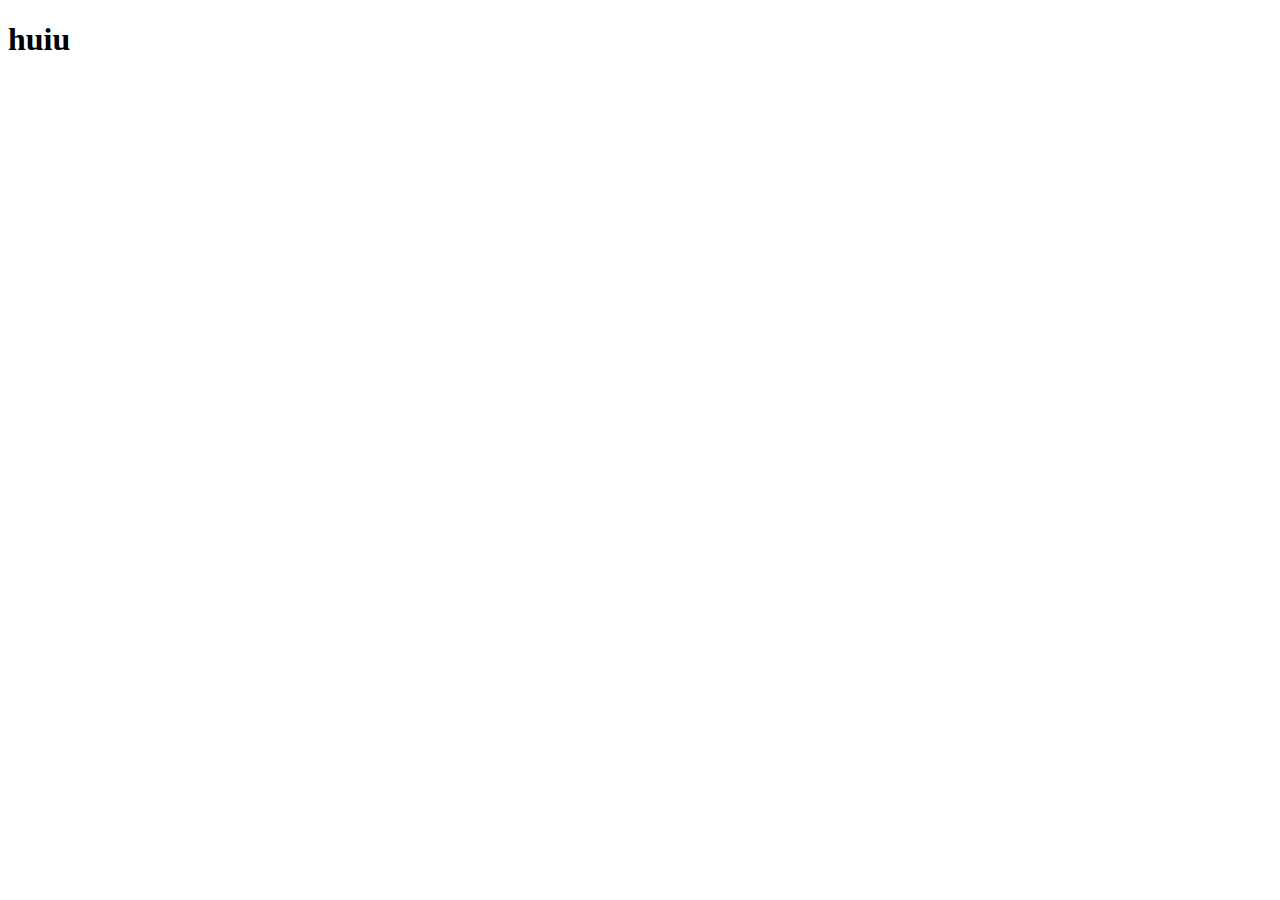
==== ticket.html @ 59c18f6d "kk" ====
<!DOCTYPE html>
<html lang="en">
<head>
    <meta charset="UTF-8">
    <meta name="viewport" content="width=device-width, initial-scale=1.0">
    <link rel="stylesheet" href="./style/ticket.css">
    <title>Document</title>
</head>
<body>
    <h1>huiu</h1>
</body>
</html>
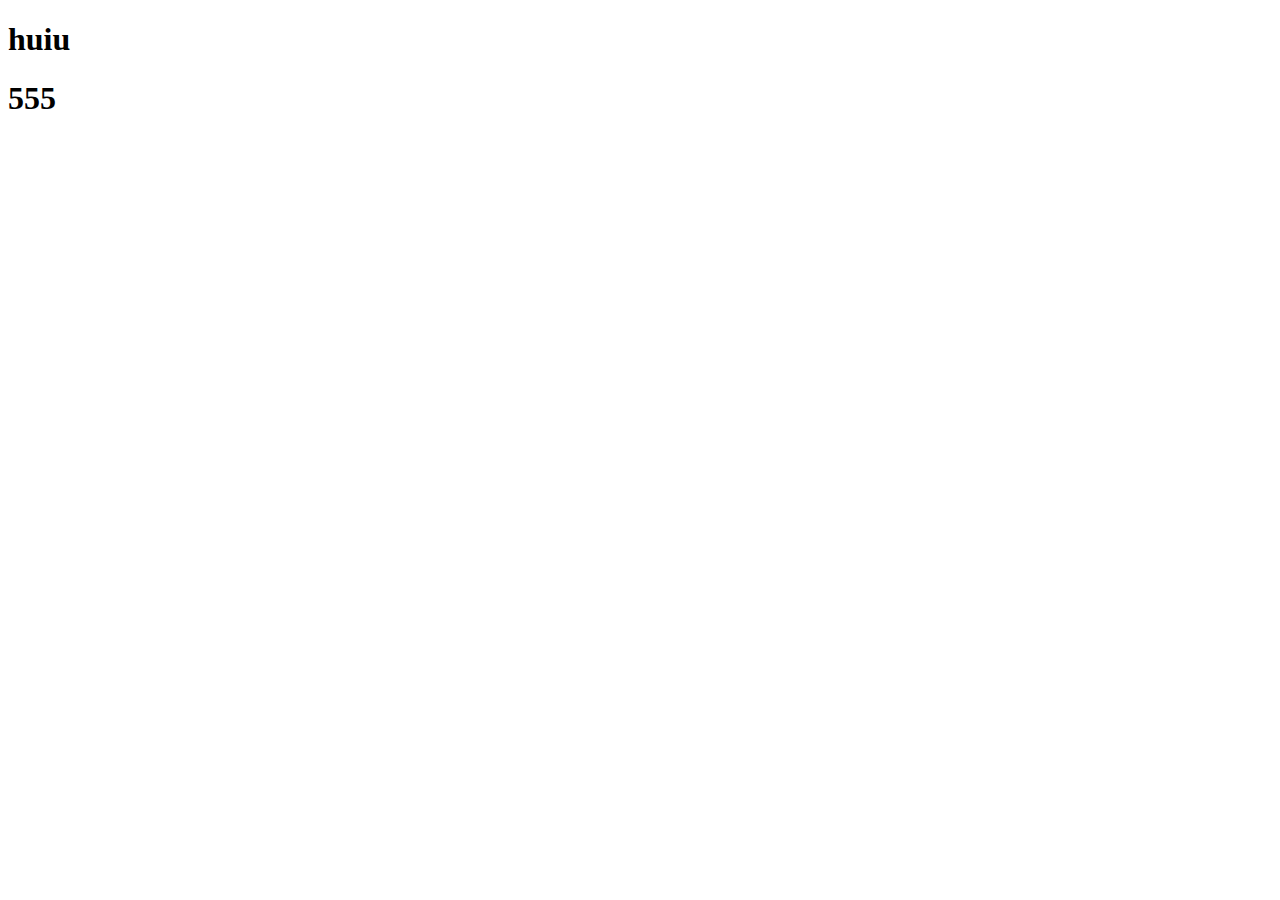
==== commit f23c8ad8: "k" ====
--- a/ticket.html
+++ b/ticket.html
@@ -8,5 +8,6 @@
 </head>
 <body>
     <h1>huiu</h1>
+    <h1>555</h1>
 </body>
 </html>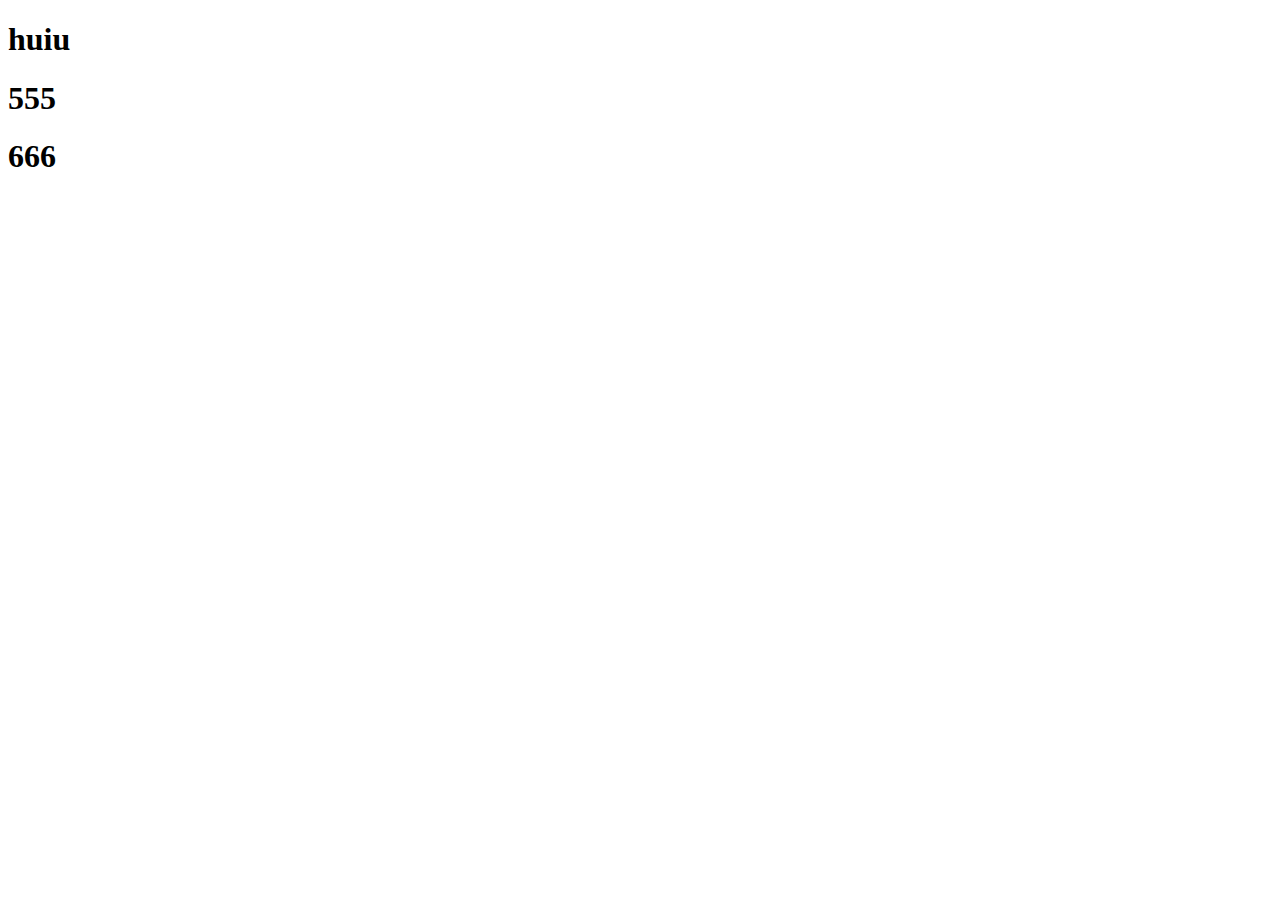
==== commit 50a2ef15: "Git" ====
--- a/ticket.html
+++ b/ticket.html
@@ -9,5 +9,6 @@
 <body>
     <h1>huiu</h1>
     <h1>555</h1>
+    <h1>666</h1>
 </body>
 </html>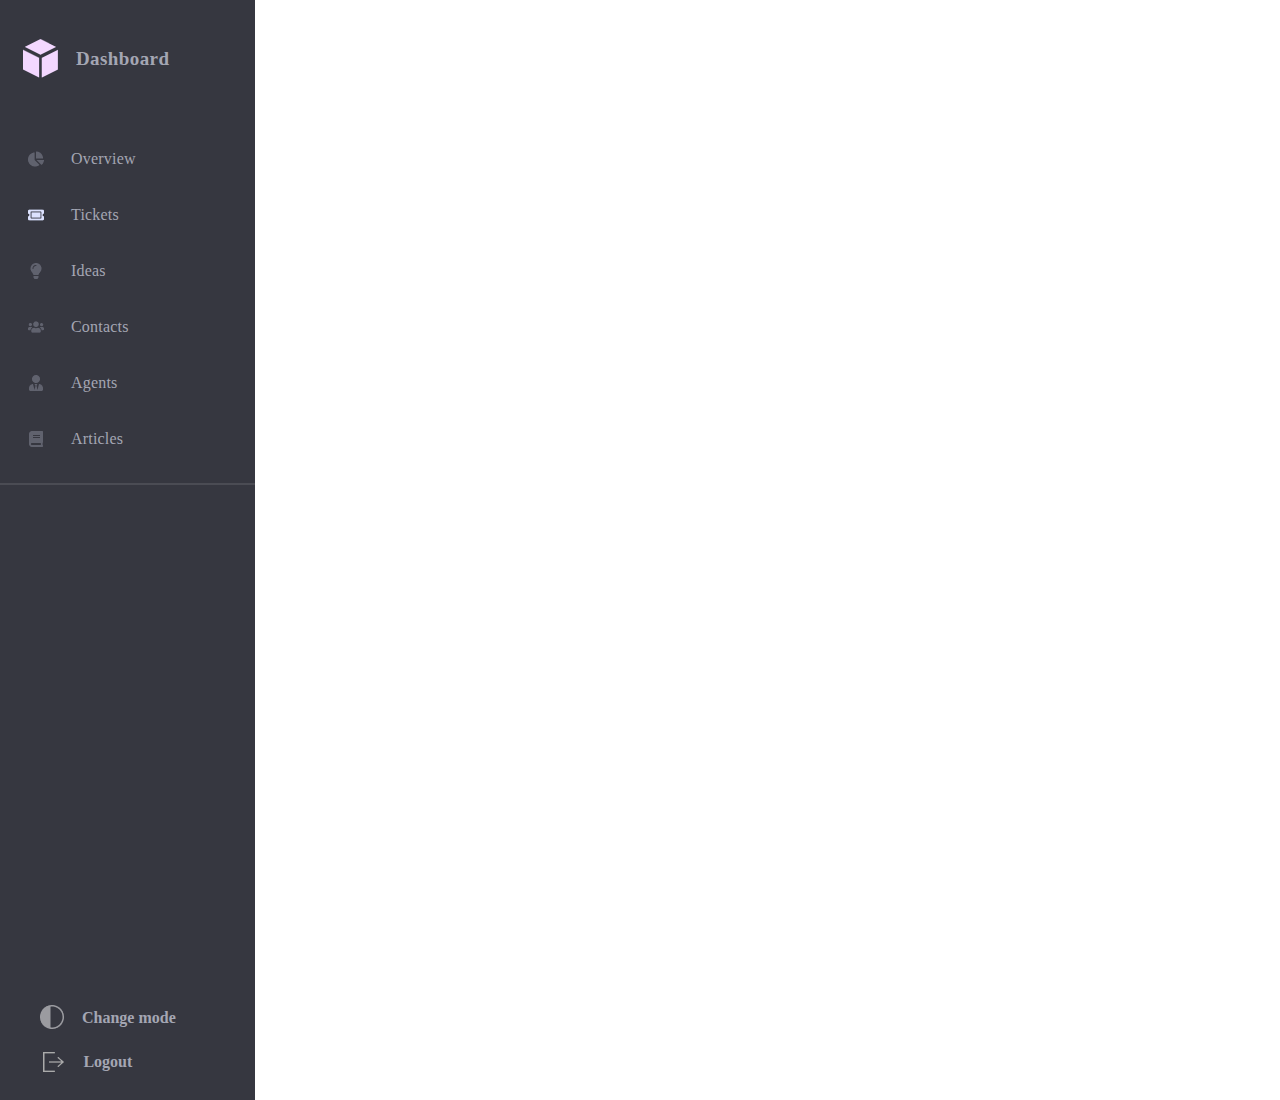
==== commit c3d78ac3: "qoshdim" ====
--- a/ticket.html
+++ b/ticket.html
@@ -7,8 +7,51 @@
     <title>Document</title>
 </head>
 <body>
-    <h1>huiu</h1>
-    <h1>555</h1>
-    <h1>666</h1>
+    <div class="Overfiew">
+        <section class="section_1">
+                <div class="img_logo">
+                    <img src="./logos/Logo (2).png" alt="">
+                    <h1>Dashboard</h1>
+                </div>
+                <div class="lodo_Overview">
+                    <div class="line"></div>
+                    <img src="./logos/1. overview.png" alt="">
+                    <a href="index.html">Overview</a>
+                </div>
+                <div class="logo_Tickets">
+                    <div class="line"></div>
+                    <img src="./logos/2. tickets.png" alt="">
+                    <a href="ticket.html">Tickets</a>
+                </div>
+                <div class="logo_Tickets">
+                    <div class="line"></div>
+                    <img src="./logos/3. ideas.png" alt="">
+                    <a href="ideas.html">Ideas</a>
+                </div>
+                <div class="logo_Tickets">
+                    <div class="line"></div>
+                    <img src="./logos/4. contacts.png" alt="">
+                    <a href="cantact.html">Contacts </a> 
+                </div>
+                <div class="logo_Tickets">
+                    <div class="line"></div>
+                    <img src="./logos/5. agents.png" alt="">
+                    <a href="agents.html">Agents</a>
+                </div>
+                <div class="logo_Tickets">
+                    <div class="line"></div>
+                    <img src="./logos/6. articles.png" alt="">
+                    <a href="articles.html">Articles</a>
+                </div>
+                <hr>
+                <div class="change_mode_logo">
+                    <img src="./logos/Vector.png" alt="">
+                    <p>Change mode</p>
+                </div>
+                <div class="logo_out_logo">
+                    <img src="./logos/Vector copy.png" alt="">
+                    <p>Logout</p>
+                </div>
+        </section>
 </body>
 </html>--- a/style/ticket.css
+++ b/style/ticket.css
@@ -0,0 +1,279 @@
+*{
+    margin: 0;
+    padding: 0;
+    box-sizing: border-box;
+    list-style:none;
+    text-decoration: none;
+}
+body{
+    display: flex;
+    align-items: center;
+    justify-content: center;
+}
+.Overfiew{
+    width: 1440px;
+    height: 1100px;
+    display: flex;
+
+}
+.section_1{
+    width: 255px;
+    height: 1100px;
+    background: #363740;    
+}
+.img_logo{
+    width: 206px;
+    height: 39px;
+    margin-top: 39px;
+    display: flex;
+    align-items: center;
+    gap: 18px;
+    margin-left: 23px;
+}
+.img_logo h1{
+    width: 105px;
+height: 24px;
+top: 41px;
+left: 76px;
+gap: 0px;
+opacity: 0.7px;
+font-family: Mulish;
+font-size: 19px;
+font-weight: 700;
+line-height: 23.85px;
+letter-spacing: 0.4000000059604645px;
+text-align: left;
+color: #A4A6B3;
+}
+.lodo_Overview{
+width: 255px;
+height: 56px;
+margin-top: 53px;
+display: flex;
+align-items: center;
+transition: 0.3s;
+
+
+}
+.lodo_Overview:hover{
+width: 255px;
+height: 56px;
+background: #9fa2b444;
+margin-top: 53px;
+display: flex;
+align-items: center;
+}
+.line{
+width: 5px;
+height: 56px;
+transition: 0.3s;
+}
+.line:hover{
+width: 5px;
+height: 56px;
+background: white;
+}
+.lodo_Overview img{
+margin-left: 23px;
+}
+.lodo_Overview a{
+width: 159px;
+height: 20px;
+top: 18px;
+left: 72px;
+gap: 0px;
+opacity: 0px;
+font-family: Mulish;
+font-size: 16px;
+font-weight: 400;
+line-height: 20.08px;
+letter-spacing: 0.20000000298023224px;
+text-align: left;
+color: #A4A6B3;
+margin-left: 27px;
+transition: 0.3s;
+}
+.lodo_Overview a:hover{
+width: 159px;
+height: 40px;
+top: 18px;
+left: 72px;
+gap: 0px;
+opacity: 0px;
+font-family: Mulish;
+font-size: 16px;
+font-weight: 400;
+line-height: 20.08px;
+letter-spacing: 0.20000000298023224px;
+text-align: left;
+color: #ffffff;
+margin-left: 27px;
+cursor: pointer;
+}
+.logo_Tickets{
+width: 255px;
+height: 56px;
+display: flex;
+align-items: center;
+transition: 0.3s;
+}
+.logo_Tickets:hover{
+width: 255px;
+height: 56px;
+background: #9fa2b444;
+display: flex;
+align-items: center;
+}
+.logo_Tickets img{
+margin-left: 23px;
+}
+.logo_Tickets a{
+width: 159px;
+height: 20px;
+top: 18px;
+left: 72px;
+gap: 0px;
+opacity: 0px;
+font-family: Mulish;
+font-size: 16px;
+font-weight: 400;
+line-height: 20.08px;
+letter-spacing: 0.20000000298023224px;
+text-align: left;
+color: #A4A6B3;
+margin-left: 27px;
+transition: 0.3s;
+}
+.logo_Tickets a:hover{
+width: 159px;
+height: 40px;
+top: 18px;
+left: 72px;
+gap: 0px;
+opacity: 0px;
+font-family: Mulish;
+font-size: 16px;
+font-weight: 400;
+line-height: 20.08px;
+letter-spacing: 0.20000000298023224px;
+text-align: left;
+color: #ffffff;
+margin-left: 27px;
+cursor: pointer;
+}
+.logo_Tickets p{
+width: 159px;
+height: 20px;
+top: 18px;
+left: 72px;
+gap: 0px;
+opacity: 0px;
+font-family: Mulish;
+font-size: 16px;
+font-weight: 400;
+line-height: 20.08px;
+letter-spacing: 0.20000000298023224px;
+text-align: left;
+color: #A4A6B3;
+margin-left: 27px;
+transition: 0.3s;
+}
+.logo_Tickets p:hover{
+width: 159px;
+height: 40px;
+top: 18px;
+left: 72px;
+gap: 0px;
+opacity: 0px;
+font-family: Mulish;
+font-size: 16px;
+font-weight: 400;
+line-height: 20.08px;
+letter-spacing: 0.20000000298023224px;
+text-align: left;
+color: #ffffff;
+margin-left: 27px;
+cursor: pointer;
+}
+section hr{
+border: 1px solid #82828749;
+margin-top: 16px;
+}
+.change_mode_logo{
+width: 140px;
+height: 24px;
+display: flex;
+align-items: center;
+justify-content: center;
+margin-top: 520px;
+margin-left: 40px;
+gap: 18px;
+}
+.change_mode_logo p{
+width: 98px;
+height: 19px;
+top: 1000px;
+left: 82px;
+gap: 0px;
+opacity: 0px;
+font-family: Lato;
+font-size: 16px;
+font-weight: 700;
+line-height: 19.2px;
+text-align: left;
+color: #A4A6B3;
+transition: 0.3s;
+}
+.change_mode_logo p:hover{
+width: 98px;
+height: 39px;
+top: 1000px;
+left: 82px;
+gap: 0px;
+opacity: 0px;
+font-family: Lato;
+font-size: 16px;
+font-weight: 700;
+line-height: 19.2px;
+text-align: left;
+color: #ffffff;
+cursor: pointer;
+}
+.change_mode_logo img{
+cursor: pointer;
+}
+.logo_out_logo{
+width: 90.77px;
+height: 20.25px;
+margin-left: 43px;
+margin-top: 23px;
+display: flex;
+align-items: center;
+justify-content: center;
+gap: 19px;
+}
+.logo_out_logo img{
+cursor: pointer;
+}
+.logo_out_logo p{
+width: 50px;
+height: 20px;
+font-family: Lato;
+font-size: 16px;
+font-weight: 700;
+line-height: 19.2px;
+text-align: left;
+color: #A4A6B3;
+transition: 0.3s;
+}
+.logo_out_logo p:hover{
+width: 50px;
+height: 40px;
+font-family: Lato;
+font-size: 16px;
+font-weight: 700;
+line-height: 19.2px;
+text-align: left;
+color: #e5e7f4;
+cursor: pointer;
+}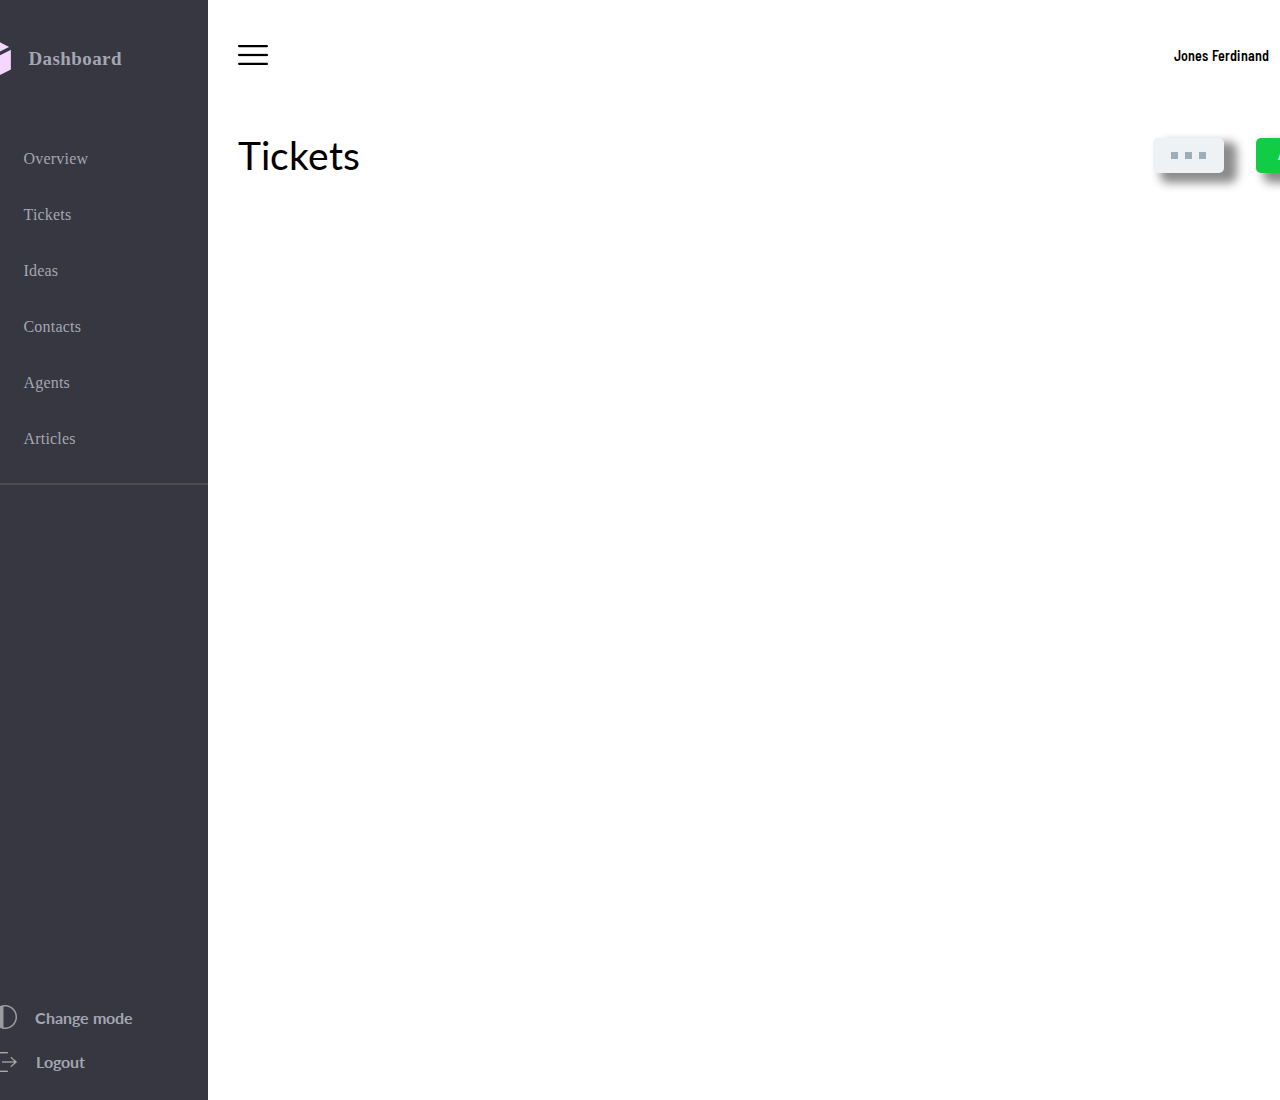
==== commit 8228a060: "qoshdim" ====
--- a/ticket.html
+++ b/ticket.html
@@ -4,6 +4,12 @@
     <meta charset="UTF-8">
     <meta name="viewport" content="width=device-width, initial-scale=1.0">
     <link rel="stylesheet" href="./style/ticket.css">
+    <link rel="preconnect" href="https://fonts.googleapis.com">
+    <link rel="preconnect" href="https://fonts.gstatic.com" crossorigin>
+    <link href="https://fonts.googleapis.com/css2?family=Barlow+Semi+Condensed:ital,wght@0,100;0,200;0,300;0,400;0,500;0,600;0,700;0,800;0,900;1,100;1,200;1,300;1,400;1,500;1,600;1,700;1,800;1,900&display=swap" rel="stylesheet">
+    <link rel="preconnect" href="https://fonts.googleapis.com">
+    <link rel="preconnect" href="https://fonts.gstatic.com" crossorigin>
+    <link href="https://fonts.googleapis.com/css2?family=Barlow+Semi+Condensed:ital,wght@0,100;0,200;0,300;0,400;0,500;0,600;0,700;0,800;0,900;1,100;1,200;1,300;1,400;1,500;1,600;1,700;1,800;1,900&family=Lato:ital,wght@0,100;0,300;0,400;0,700;0,900;1,100;1,300;1,400;1,700;1,900&display=swap" rel="stylesheet">
     <title>Document</title>
 </head>
 <body>
@@ -53,5 +59,23 @@
                     <p>Logout</p>
                 </div>
         </section>
+        <main>
+            <div class="container">
+                <div class="head">
+                   <img class="icon" src="./logos/Vector copy 2.png" alt="">
+                   <p>Jones Ferdinand</p>
+                   <img class="profile" src="./logos/photo.png" alt="">
+                </div>
+                <div class="words_add">
+                    <h1>Tickets</h1>
+                    <div class="three_dots">
+                        <p class="first_p"></p>
+                        <p class="second_p"></p>
+                        <p class="third_p"></p>
+                    </div>
+                    <div class="add">Add</div>
+                </div>
+            </div>
+        </main>
 </body>
 </html>--- a/style/ticket.css
+++ b/style/ticket.css
@@ -1,279 +1,417 @@
-*{
-    margin: 0;
-    padding: 0;
-    box-sizing: border-box;
-    list-style:none;
-    text-decoration: none;
-}
-body{
-    display: flex;
-    align-items: center;
-    justify-content: center;
-}
-.Overfiew{
-    width: 1440px;
-    height: 1100px;
-    display: flex;
+* {
+  margin: 0;
+  padding: 0;
+  box-sizing: border-box;
+  list-style: none;
+  text-decoration: none;
+}
+body {
+  display: flex;
+  align-items: center;
+  justify-content: center;
+}
+.Overfiew {
+  width: 1440px;
+  height: 1100px;
+  display: flex;
+}
+.section_1 {
+  width: 255px;
+  height: 1100px;
+  background: #363740;
+}
+.img_logo {
+  width: 206px;
+  height: 39px;
+  margin-top: 39px;
+  display: flex;
+  align-items: center;
+  gap: 18px;
+  margin-left: 23px;
+}
+.img_logo h1 {
+  width: 105px;
+  height: 24px;
+  top: 41px;
+  left: 76px;
+  gap: 0px;
+  opacity: 0.7px;
+  font-family: Mulish;
+  font-size: 19px;
+  font-weight: 700;
+  line-height: 23.85px;
+  letter-spacing: 0.4000000059604645px;
+  text-align: left;
+  color: #a4a6b3;
+}
+.lodo_Overview {
+  width: 255px;
+  height: 56px;
+  margin-top: 53px;
+  display: flex;
+  align-items: center;
+  transition: 0.3s;
+}
+.lodo_Overview:hover {
+  width: 255px;
+  height: 56px;
+  background: #9fa2b444;
+  margin-top: 53px;
+  display: flex;
+  align-items: center;
+}
+.line {
+  width: 5px;
+  height: 56px;
+  transition: 0.3s;
+}
+.line:hover {
+  width: 5px;
+  height: 56px;
+  background: white;
+}
+.lodo_Overview img {
+  margin-left: 23px;
+}
+.lodo_Overview a {
+  width: 159px;
+  height: 20px;
+  top: 18px;
+  left: 72px;
+  gap: 0px;
+  opacity: 0px;
+  font-family: Mulish;
+  font-size: 16px;
+  font-weight: 400;
+  line-height: 20.08px;
+  letter-spacing: 0.20000000298023224px;
+  text-align: left;
+  color: #a4a6b3;
+  margin-left: 27px;
+  transition: 0.3s;
+}
+.lodo_Overview a:hover {
+  width: 159px;
+  height: 40px;
+  top: 18px;
+  left: 72px;
+  gap: 0px;
+  opacity: 0px;
+  font-family: Mulish;
+  font-size: 16px;
+  font-weight: 400;
+  line-height: 20.08px;
+  letter-spacing: 0.20000000298023224px;
+  text-align: left;
+  color: #ffffff;
+  margin-left: 27px;
+  cursor: pointer;
+}
+.logo_Tickets {
+  width: 255px;
+  height: 56px;
+  display: flex;
+  align-items: center;
+  transition: 0.3s;
+}
+.logo_Tickets:hover {
+  width: 255px;
+  height: 56px;
+  background: #9fa2b444;
+  display: flex;
+  align-items: center;
+}
+.logo_Tickets img {
+  margin-left: 23px;
+}
+.logo_Tickets a {
+  width: 159px;
+  height: 20px;
+  top: 18px;
+  left: 72px;
+  gap: 0px;
+  opacity: 0px;
+  font-family: Mulish;
+  font-size: 16px;
+  font-weight: 400;
+  line-height: 20.08px;
+  letter-spacing: 0.20000000298023224px;
+  text-align: left;
+  color: #a4a6b3;
+  margin-left: 27px;
+  transition: 0.3s;
+}
+.logo_Tickets a:hover {
+  width: 159px;
+  height: 40px;
+  top: 18px;
+  left: 72px;
+  gap: 0px;
+  opacity: 0px;
+  font-family: Mulish;
+  font-size: 16px;
+  font-weight: 400;
+  line-height: 20.08px;
+  letter-spacing: 0.20000000298023224px;
+  text-align: left;
+  color: #ffffff;
+  margin-left: 27px;
+  cursor: pointer;
+}
+.logo_Tickets p {
+  width: 159px;
+  height: 20px;
+  top: 18px;
+  left: 72px;
+  gap: 0px;
+  opacity: 0px;
+  font-family: Mulish;
+  font-size: 16px;
+  font-weight: 400;
+  line-height: 20.08px;
+  letter-spacing: 0.20000000298023224px;
+  text-align: left;
+  color: #a4a6b3;
+  margin-left: 27px;
+  transition: 0.3s;
+}
+.logo_Tickets p:hover {
+  width: 159px;
+  height: 40px;
+  top: 18px;
+  left: 72px;
+  gap: 0px;
+  opacity: 0px;
+  font-family: Mulish;
+  font-size: 16px;
+  font-weight: 400;
+  line-height: 20.08px;
+  letter-spacing: 0.20000000298023224px;
+  text-align: left;
+  color: #ffffff;
+  margin-left: 27px;
+  cursor: pointer;
+}
+section hr {
+  border: 1px solid #82828749;
+  margin-top: 16px;
+}
+.change_mode_logo {
+  width: 140px;
+  height: 24px;
+  display: flex;
+  align-items: center;
+  justify-content: center;
+  margin-top: 520px;
+  margin-left: 40px;
+  gap: 18px;
+}
+.change_mode_logo p {
+  width: 98px;
+  height: 19px;
+  top: 1000px;
+  left: 82px;
+  gap: 0px;
+  opacity: 0px;
+  font-family: Lato;
+  font-size: 16px;
+  font-weight: 700;
+  line-height: 19.2px;
+  text-align: left;
+  color: #a4a6b3;
+  transition: 0.3s;
+}
+.change_mode_logo p:hover {
+  width: 98px;
+  height: 39px;
+  top: 1000px;
+  left: 82px;
+  gap: 0px;
+  opacity: 0px;
+  font-family: Lato;
+  font-size: 16px;
+  font-weight: 700;
+  line-height: 19.2px;
+  text-align: left;
+  color: #ffffff;
+  cursor: pointer;
+}
+.change_mode_logo img {
+  cursor: pointer;
+}
+.logo_out_logo {
+  width: 90.77px;
+  height: 20.25px;
+  margin-left: 43px;
+  margin-top: 23px;
+  display: flex;
+  align-items: center;
+  justify-content: center;
+  gap: 19px;
+}
+.logo_out_logo img {
+  cursor: pointer;
+}
+.logo_out_logo p {
+  width: 50px;
+  height: 20px;
+  font-family: Lato;
+  font-size: 16px;
+  font-weight: 700;
+  line-height: 19.2px;
+  text-align: left;
+  color: #a4a6b3;
+  transition: 0.3s;
+}
+.logo_out_logo p:hover {
+  width: 50px;
+  height: 40px;
+  font-family: Lato;
+  font-size: 16px;
+  font-weight: 700;
+  line-height: 19.2px;
+  text-align: left;
+  color: #e5e7f4;
+  cursor: pointer;
+}
+.main {
+  width: 1185px;
+  height: 1100px;
+  display: flex;
+  align-items: center;
+  flex-direction: column;
+}
+.container {
+  width: 1120px;
+  display: flex;
+  align-items: center;
+  flex-direction: column;
+}
+.head {
+  width: 1120px;
+  height: 48px;
+  display: flex;
+  align-items: center;
+  margin-top: 31px;
+}
+.head .icon {
+  width: 30px;
+  height: 20px;
+  margin-left: 30px;
+}
+.head p {
+  width: 109px;
+  height: 18px;
+  font-family: Barlow Semi Condensed;
+  font-size: 14px;
+  font-weight: 600;
+  line-height: 20px;
+  letter-spacing: 0.20000000298023224px;
+  text-align: right;
+  margin-left: 905px;
+}
+.head .profile {
+  width: 44px;
+  height: 44px;
+  margin-left: 14px;
+}
+.words_add {
+  width: 1120px;
+  height: 47px;
+  display: flex;
+  align-items: center;
+  margin-top: 53px;
+}
+.words_add h1 {
+  width: 180px;
+  height: 47px;
+  top: 128px;
+  left: 283px;
+  gap: 0px;
+  opacity: 0px;
+  font-family: Lato;
+  font-size: 39px;
+  font-weight: 400;
+  line-height: 46.8px;
+  text-align: left;
+  padding-left: 30px;
+}
+.words_add .three_dots {
+  width: 71.09px;
+  height: 35.5px;
+  background: #eef2f5;
+  border-radius: 5px;
+  display: flex;
+  align-items: center;
+  justify-content: center;
+  gap: 7px;
+  margin-left: 765px;
+  box-shadow: 10px 7px 10px 3px #8c8c8c;
+  cursor: pointer;
+}
+.words_add .three_dots:hover {
+  width: 71.09px;
+  height: 35.5px;
+  background: #eef2f5;
+  border-radius: 5px;
+  display: flex;
+  align-items: center;
+  justify-content: center;
+  gap: 7px;
+  margin-left: 765px;
 
-}
-.section_1{
-    width: 255px;
-    height: 1100px;
-    background: #363740;    
-}
-.img_logo{
-    width: 206px;
-    height: 39px;
-    margin-top: 39px;
-    display: flex;
-    align-items: center;
-    gap: 18px;
-    margin-left: 23px;
-}
-.img_logo h1{
-    width: 105px;
-height: 24px;
-top: 41px;
-left: 76px;
-gap: 0px;
-opacity: 0.7px;
-font-family: Mulish;
-font-size: 19px;
-font-weight: 700;
-line-height: 23.85px;
-letter-spacing: 0.4000000059604645px;
-text-align: left;
-color: #A4A6B3;
-}
-.lodo_Overview{
-width: 255px;
-height: 56px;
-margin-top: 53px;
-display: flex;
-align-items: center;
-transition: 0.3s;
-
-
-}
-.lodo_Overview:hover{
-width: 255px;
-height: 56px;
-background: #9fa2b444;
-margin-top: 53px;
-display: flex;
-align-items: center;
-}
-.line{
-width: 5px;
-height: 56px;
-transition: 0.3s;
-}
-.line:hover{
-width: 5px;
-height: 56px;
-background: white;
-}
-.lodo_Overview img{
-margin-left: 23px;
-}
-.lodo_Overview a{
-width: 159px;
-height: 20px;
-top: 18px;
-left: 72px;
-gap: 0px;
-opacity: 0px;
-font-family: Mulish;
-font-size: 16px;
-font-weight: 400;
-line-height: 20.08px;
-letter-spacing: 0.20000000298023224px;
-text-align: left;
-color: #A4A6B3;
-margin-left: 27px;
-transition: 0.3s;
-}
-.lodo_Overview a:hover{
-width: 159px;
-height: 40px;
-top: 18px;
-left: 72px;
-gap: 0px;
-opacity: 0px;
-font-family: Mulish;
-font-size: 16px;
-font-weight: 400;
-line-height: 20.08px;
-letter-spacing: 0.20000000298023224px;
-text-align: left;
-color: #ffffff;
-margin-left: 27px;
-cursor: pointer;
-}
-.logo_Tickets{
-width: 255px;
-height: 56px;
-display: flex;
-align-items: center;
-transition: 0.3s;
-}
-.logo_Tickets:hover{
-width: 255px;
-height: 56px;
-background: #9fa2b444;
-display: flex;
-align-items: center;
-}
-.logo_Tickets img{
-margin-left: 23px;
-}
-.logo_Tickets a{
-width: 159px;
-height: 20px;
-top: 18px;
-left: 72px;
-gap: 0px;
-opacity: 0px;
-font-family: Mulish;
-font-size: 16px;
-font-weight: 400;
-line-height: 20.08px;
-letter-spacing: 0.20000000298023224px;
-text-align: left;
-color: #A4A6B3;
-margin-left: 27px;
-transition: 0.3s;
-}
-.logo_Tickets a:hover{
-width: 159px;
-height: 40px;
-top: 18px;
-left: 72px;
-gap: 0px;
-opacity: 0px;
-font-family: Mulish;
-font-size: 16px;
-font-weight: 400;
-line-height: 20.08px;
-letter-spacing: 0.20000000298023224px;
-text-align: left;
-color: #ffffff;
-margin-left: 27px;
-cursor: pointer;
-}
-.logo_Tickets p{
-width: 159px;
-height: 20px;
-top: 18px;
-left: 72px;
-gap: 0px;
-opacity: 0px;
-font-family: Mulish;
-font-size: 16px;
-font-weight: 400;
-line-height: 20.08px;
-letter-spacing: 0.20000000298023224px;
-text-align: left;
-color: #A4A6B3;
-margin-left: 27px;
-transition: 0.3s;
-}
-.logo_Tickets p:hover{
-width: 159px;
-height: 40px;
-top: 18px;
-left: 72px;
-gap: 0px;
-opacity: 0px;
-font-family: Mulish;
-font-size: 16px;
-font-weight: 400;
-line-height: 20.08px;
-letter-spacing: 0.20000000298023224px;
-text-align: left;
-color: #ffffff;
-margin-left: 27px;
-cursor: pointer;
-}
-section hr{
-border: 1px solid #82828749;
-margin-top: 16px;
-}
-.change_mode_logo{
-width: 140px;
-height: 24px;
-display: flex;
-align-items: center;
-justify-content: center;
-margin-top: 520px;
-margin-left: 40px;
-gap: 18px;
-}
-.change_mode_logo p{
-width: 98px;
-height: 19px;
-top: 1000px;
-left: 82px;
-gap: 0px;
-opacity: 0px;
-font-family: Lato;
-font-size: 16px;
-font-weight: 700;
-line-height: 19.2px;
-text-align: left;
-color: #A4A6B3;
-transition: 0.3s;
-}
-.change_mode_logo p:hover{
-width: 98px;
-height: 39px;
-top: 1000px;
-left: 82px;
-gap: 0px;
-opacity: 0px;
-font-family: Lato;
-font-size: 16px;
-font-weight: 700;
-line-height: 19.2px;
-text-align: left;
-color: #ffffff;
-cursor: pointer;
-}
-.change_mode_logo img{
-cursor: pointer;
-}
-.logo_out_logo{
-width: 90.77px;
-height: 20.25px;
-margin-left: 43px;
-margin-top: 23px;
-display: flex;
-align-items: center;
-justify-content: center;
-gap: 19px;
-}
-.logo_out_logo img{
-cursor: pointer;
-}
-.logo_out_logo p{
-width: 50px;
-height: 20px;
-font-family: Lato;
-font-size: 16px;
-font-weight: 700;
-line-height: 19.2px;
-text-align: left;
-color: #A4A6B3;
-transition: 0.3s;
-}
-.logo_out_logo p:hover{
-width: 50px;
-height: 40px;
-font-family: Lato;
-font-size: 16px;
-font-weight: 700;
-line-height: 19.2px;
-text-align: left;
-color: #e5e7f4;
-cursor: pointer;
-}+  border: 2px solid #eae9e9;
+  cursor: pointer;
+}
+.three_dots .first_p {
+  width: 7px;
+  height: 7px;
+  background: #9dadb9;
+}
+.three_dots .second_p {
+  width: 7px;
+  height: 7px;
+  background: #9dadb9;
+}
+.three_dots .third_p {
+  width: 7px;
+  height: 7px;
+  background: #9dadb9;
+}
+.words_add .add {
+  width: 71.09px;
+  height: 35.5px;
+  border-radius: 5px;
+  background-color: #10cd45;
+  display: flex;
+  align-items: center;
+  justify-content: center;
+  font-family: Lato;
+  font-size: 14px;
+  font-weight: 700;
+  line-height: 16.8px;
+  text-align: center;
+  color: white;
+  margin-left: 32px;
+  transition: 0.3s;
+  box-shadow: 10px 7px 10px 3px #8c8c8c;
+}
+.words_add .add:hover {
+  width: 71.09px;
+  height: 35.5px;
+  border-radius: 5px;
+  background-color: #ffffff;
+  display: flex;
+  align-items: center;
+  justify-content: center;
+  font-family: Lato;
+  font-size: 14px;
+  font-weight: 700;
+  line-height: 16.8px;
+  text-align: center;
+  color: #10cd45;
+  margin-left: 32px;
+  border: 2px solid #10cd45;
+  cursor: pointer;
+  box-shadow: 10px 5px 10px 3px #10cd45;
+}
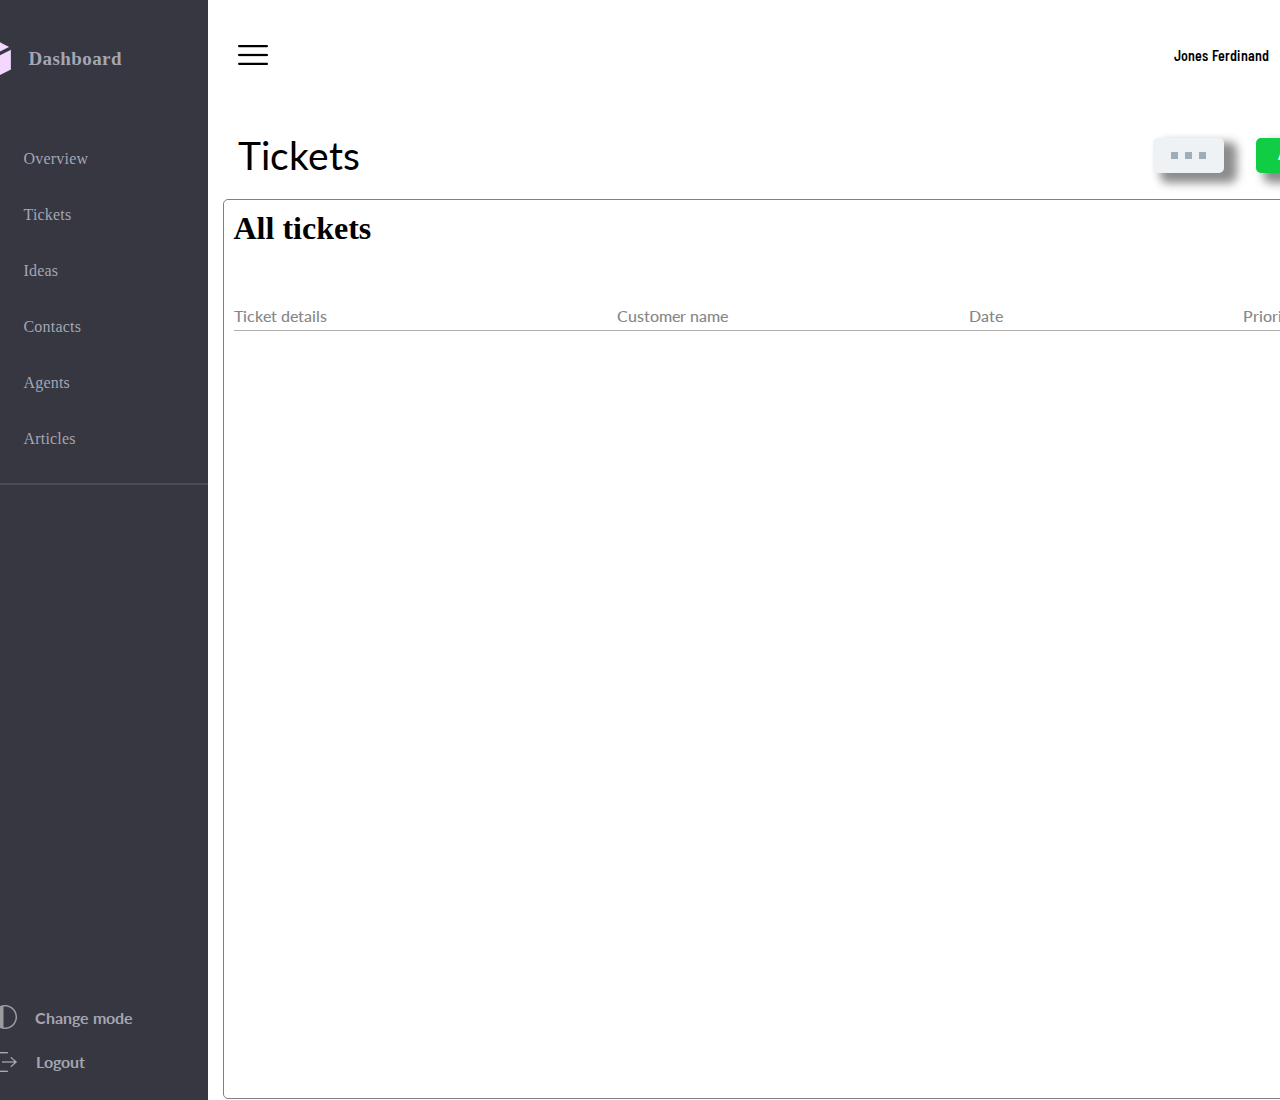
==== commit 0af9ba15: "ozgardi" ====
--- a/ticket.html
+++ b/ticket.html
@@ -75,6 +75,16 @@
                     </div>
                     <div class="add">Add</div>
                 </div>
+                <div class="divs_parents">
+                    <h1>All tickets</h1>
+                    <div class="about_informatsion_people">
+                        <p class="Owner">Ticket details</p>
+                        <p class="End_date">Customer name</p>
+                        <p class="Profits">Date</p>
+                        <p class="Losses">Priority</p>
+                    </div>
+                </div>
+
             </div>
         </main>
 </body>
--- a/style/ticket.css
+++ b/style/ticket.css
@@ -415,3 +415,69 @@
   cursor: pointer;
   box-shadow: 10px 5px 10px 3px #10cd45;
 }
+.divs_parents{
+    width: 100%;
+    height: 100vh;
+    border: 1px solid grey;
+    margin-left: 30px;
+    margin-top: 20px;
+    border-radius: 5px;
+    padding: 10px;
+}
+.about_informatsion_people {
+  width: 1081.74px;
+  height: 19.07px;
+  display: flex;
+  justify-content: space-between;
+  align-items: center;
+  margin-top: 65px;
+  margin-bottom: 20px;
+  border-bottom: 1px solid rgba(128, 128, 128, 0.621);
+}
+.about_informatsion_people .Owner {
+  width: 100px;
+  height: 19.07px;
+  font-family: Lato;
+  font-size: 16px;
+  font-weight: 500;
+  line-height: 19.2px;
+  text-align: left;
+  color: #878787;
+  margin-bottom: 12px;
+}
+.about_informatsion_people .End_date {
+  width: 150px;
+  height: 19.07px;
+  font-family: Lato;
+  font-size: 16px;
+  font-weight: 500;
+  line-height: 19.2px;
+  text-align: left;
+  color: #878787;
+  margin-left: 239px;
+  margin-bottom: 12px;
+}
+.about_informatsion_people .Profits {
+  width: 72.35px;
+  height: 19.07px;
+  font-family: Lato;
+  font-size: 16px;
+  font-weight: 500;
+  line-height: 19.2px;
+  text-align: left;
+  color: #878787;
+  margin-left: 158px;
+  margin-bottom: 12px;
+}
+.about_informatsion_people .Losses {
+  width: 72.35px;
+  height: 19.07px;
+  font-family: Lato;
+  font-size: 16px;
+  font-weight: 500;
+  line-height: 19.2px;
+  text-align: left;
+  color: #878787;
+  margin-left: 157px;
+  margin-bottom: 12px;
+}
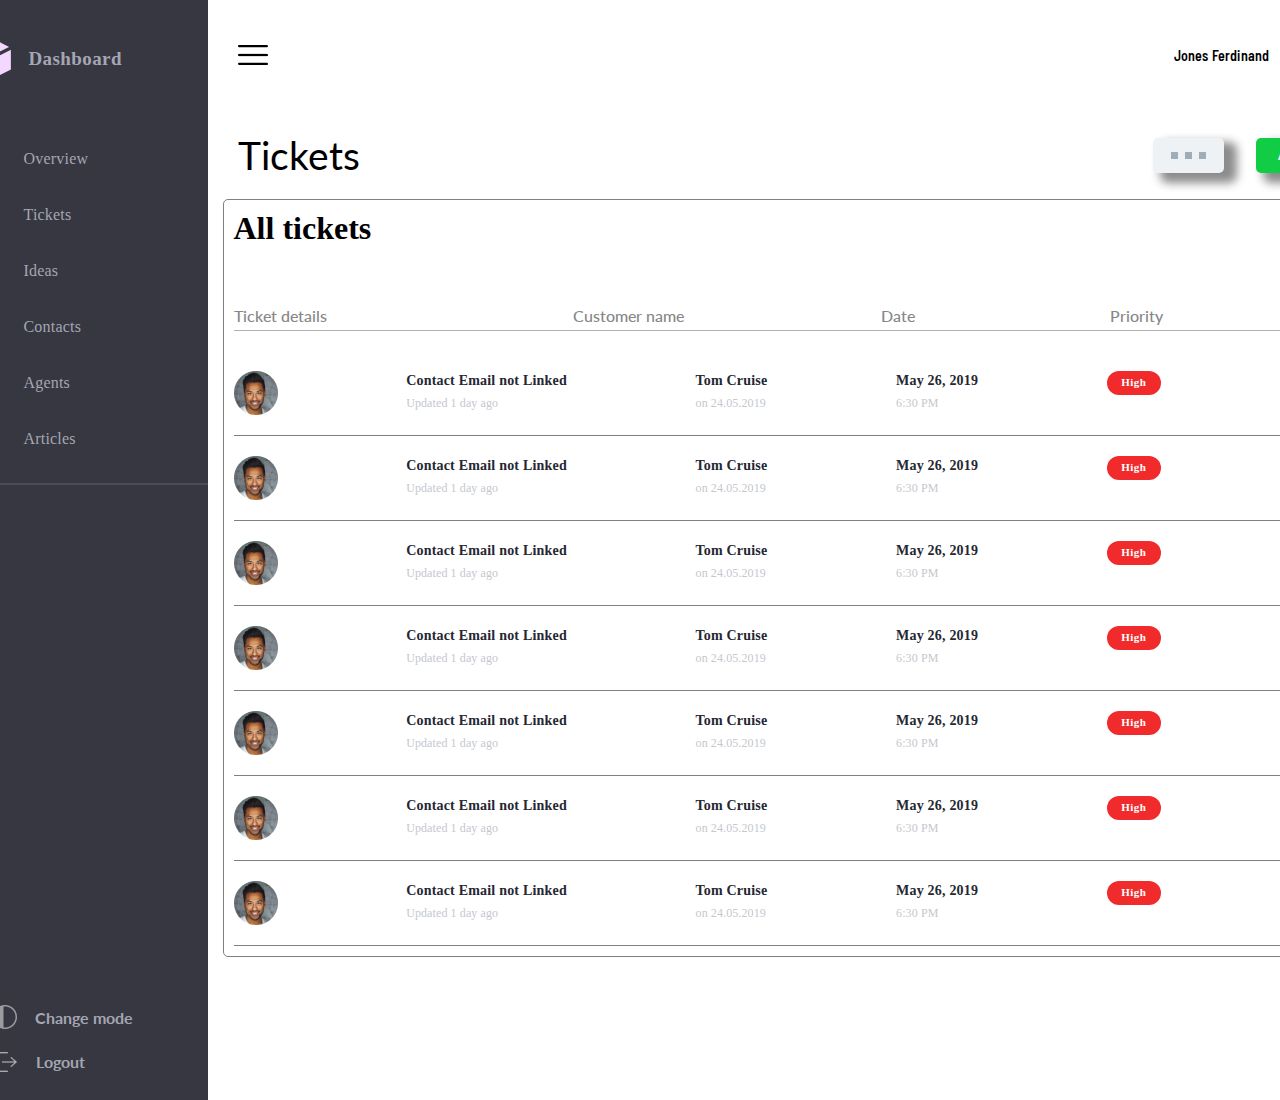
==== commit bae201c1: "ozgardi" ====
--- a/ticket.html
+++ b/ticket.html
@@ -83,8 +83,126 @@
                         <p class="Profits">Date</p>
                         <p class="Losses">Priority</p>
                     </div>
-                </div>
-
+                    <div class="contacts_cards">
+                        <img src="./imgs/5.png" alt="">
+                        <div class="contacts_cards_descriptions">
+                            <h3>Contact Email not Linked</h3>
+                            <p>Updated 1 day ago</p>
+                        </div>
+                        <div>
+                            <h3>Tom Cruise</h3>
+                            <p>on 24.05.2019</p>
+                        </div>
+                        <div>
+                            <h3>May 26, 2019</h3>
+                            <p>6:30 PM</p>
+                        </div>
+                        <button>High</button>
+                        <img src="./imgs/more - vertical.png" alt="">
+                    </div>
+                    <div class="contacts_cards">
+                        <img src="./imgs/5.png" alt="">
+                        <div class="contacts_cards_descriptions">
+                            <h3>Contact Email not Linked</h3>
+                            <p>Updated 1 day ago</p>
+                        </div>
+                        <div>
+                            <h3>Tom Cruise</h3>
+                            <p>on 24.05.2019</p>
+                        </div>
+                        <div>
+                            <h3>May 26, 2019</h3>
+                            <p>6:30 PM</p>
+                        </div>
+                        <button>High</button>
+                        <img src="./imgs/more - vertical.png" alt="">
+                    </div>
+                    <div class="contacts_cards">
+                        <img src="./imgs/5.png" alt="">
+                        <div class="contacts_cards_descriptions">
+                            <h3>Contact Email not Linked</h3>
+                            <p>Updated 1 day ago</p>
+                        </div>
+                        <div>
+                            <h3>Tom Cruise</h3>
+                            <p>on 24.05.2019</p>
+                        </div>
+                        <div>
+                            <h3>May 26, 2019</h3>
+                            <p>6:30 PM</p>
+                        </div>
+                        <button>High</button>
+                        <img src="./imgs/more - vertical.png" alt="">
+                    </div>
+                    <div class="contacts_cards">
+                        <img src="./imgs/5.png" alt="">
+                        <div class="contacts_cards_descriptions">
+                            <h3>Contact Email not Linked</h3>
+                            <p>Updated 1 day ago</p>
+                        </div>
+                        <div>
+                            <h3>Tom Cruise</h3>
+                            <p>on 24.05.2019</p>
+                        </div>
+                        <div>
+                            <h3>May 26, 2019</h3>
+                            <p>6:30 PM</p>
+                        </div>
+                        <button>High</button>
+                        <img src="./imgs/more - vertical.png" alt="">
+                    </div>
+                    <div class="contacts_cards">
+                        <img src="./imgs/5.png" alt="">
+                        <div class="contacts_cards_descriptions">
+                            <h3>Contact Email not Linked</h3>
+                            <p>Updated 1 day ago</p>
+                        </div>
+                        <div>
+                            <h3>Tom Cruise</h3>
+                            <p>on 24.05.2019</p>
+                        </div>
+                        <div>
+                            <h3>May 26, 2019</h3>
+                            <p>6:30 PM</p>
+                        </div>
+                        <button>High</button>
+                        <img src="./imgs/more - vertical.png" alt="">
+                    </div>
+                    <div class="contacts_cards">
+                        <img src="./imgs/5.png" alt="">
+                        <div class="contacts_cards_descriptions">
+                            <h3>Contact Email not Linked</h3>
+                            <p>Updated 1 day ago</p>
+                        </div>
+                        <div>
+                            <h3>Tom Cruise</h3>
+                            <p>on 24.05.2019</p>
+                        </div>
+                        <div>
+                            <h3>May 26, 2019</h3>
+                            <p>6:30 PM</p>
+                        </div>
+                        <button>High</button>
+                        <img src="./imgs/more - vertical.png" alt="">
+                    </div>
+                                        <div class="contacts_cards">
+                        <img src="./imgs/5.png" alt="">
+                        <div class="contacts_cards_descriptions">
+                            <h3>Contact Email not Linked</h3>
+                            <p>Updated 1 day ago</p>
+                        </div>
+                        <div>
+                            <h3>Tom Cruise</h3>
+                            <p>on 24.05.2019</p>
+                        </div>
+                        <div>
+                            <h3>May 26, 2019</h3>
+                            <p>6:30 PM</p>
+                        </div>
+                        <button>High</button>
+                        <img src="./imgs/more - vertical.png" alt="">
+                    </div>
+                </div>
             </div>
         </main>
 </body>
--- a/style/ticket.css
+++ b/style/ticket.css
@@ -417,7 +417,7 @@
 }
 .divs_parents{
     width: 100%;
-    height: 100vh;
+    height: 100%;
     border: 1px solid grey;
     margin-left: 30px;
     margin-top: 20px;
@@ -428,7 +428,6 @@
   width: 1081.74px;
   height: 19.07px;
   display: flex;
-  justify-content: space-between;
   align-items: center;
   margin-top: 65px;
   margin-bottom: 20px;
@@ -444,6 +443,7 @@
   text-align: left;
   color: #878787;
   margin-bottom: 12px;
+  margin-right: 0px;
 }
 .about_informatsion_people .End_date {
   width: 150px;
@@ -481,3 +481,54 @@
   margin-left: 157px;
   margin-bottom: 12px;
 }
+.contacts_cards{
+    width: 1080px;
+    display: flex;
+    justify-content: space-between;
+    border-bottom: 1px solid grey;
+    padding: 20px 0px;
+}
+.contacts_cards:hover{
+    background-color: rgba(148, 148, 148, 0.237);
+    cursor: pointer;
+    color: black;
+}
+.contacts_cards h3{
+    font-family: Barlow Semi Condensed;
+font-family: Mulish;
+font-size: 14px;
+font-weight: 600;
+line-height: 20px;
+letter-spacing: 0.20000000298023224px;
+text-align: left;
+color: rgba(37, 39, 51, 1);
+}
+
+.contacts_cards p{
+    font-family: Mulish;
+    font-size: 12px;
+    font-weight: 400;
+    line-height: 16px;
+    letter-spacing: 0.10000000149011612px;
+    text-align: left;
+    color: rgba(197, 199, 205, 1);
+    padding-top: 4px;
+}
+.contacts_cards button{
+    width: 54px;
+height: 24px;
+gap: 0px;
+border-radius: 100px;
+opacity: 0px;
+background-color: rgba(241, 43, 44, 1);
+border: none;
+cursor: pointer;
+font-family:Arial, Helvetica, sans-serif;
+font-family: Mulish;
+font-size: 11px;
+font-weight: 700;
+line-height: 13.81px;
+letter-spacing: 0.5px;
+text-align: center;
+color: rgba(255, 255, 255, 1);
+}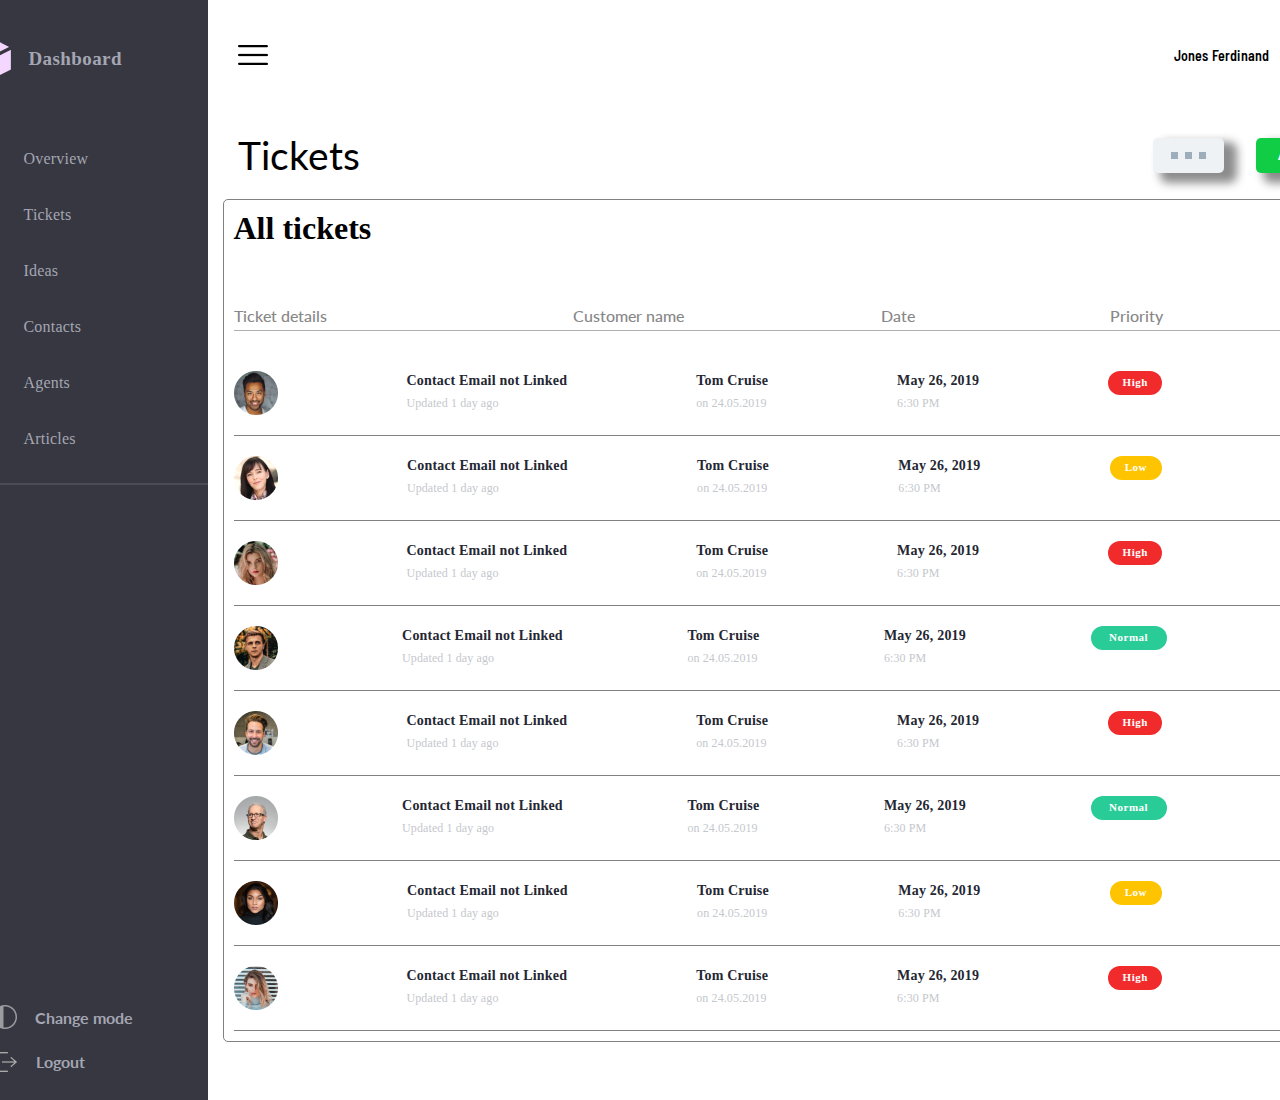
==== commit a8aceb4b: "oxrgi ozgarish" ====
--- a/ticket.html
+++ b/ticket.html
@@ -101,92 +101,109 @@
                         <img src="./imgs/more - vertical.png" alt="">
                     </div>
                     <div class="contacts_cards">
-                        <img src="./imgs/5.png" alt="">
-                        <div class="contacts_cards_descriptions">
-                            <h3>Contact Email not Linked</h3>
-                            <p>Updated 1 day ago</p>
-                        </div>
-                        <div>
-                            <h3>Tom Cruise</h3>
-                            <p>on 24.05.2019</p>
-                        </div>
-                        <div>
-                            <h3>May 26, 2019</h3>
-                            <p>6:30 PM</p>
-                        </div>
-                        <button>High</button>
-                        <img src="./imgs/more - vertical.png" alt="">
-                    </div>
-                    <div class="contacts_cards">
-                        <img src="./imgs/5.png" alt="">
-                        <div class="contacts_cards_descriptions">
-                            <h3>Contact Email not Linked</h3>
-                            <p>Updated 1 day ago</p>
-                        </div>
-                        <div>
-                            <h3>Tom Cruise</h3>
-                            <p>on 24.05.2019</p>
-                        </div>
-                        <div>
-                            <h3>May 26, 2019</h3>
-                            <p>6:30 PM</p>
-                        </div>
-                        <button>High</button>
-                        <img src="./imgs/more - vertical.png" alt="">
-                    </div>
-                    <div class="contacts_cards">
-                        <img src="./imgs/5.png" alt="">
-                        <div class="contacts_cards_descriptions">
-                            <h3>Contact Email not Linked</h3>
-                            <p>Updated 1 day ago</p>
-                        </div>
-                        <div>
-                            <h3>Tom Cruise</h3>
-                            <p>on 24.05.2019</p>
-                        </div>
-                        <div>
-                            <h3>May 26, 2019</h3>
-                            <p>6:30 PM</p>
-                        </div>
-                        <button>High</button>
-                        <img src="./imgs/more - vertical.png" alt="">
-                    </div>
-                    <div class="contacts_cards">
-                        <img src="./imgs/5.png" alt="">
-                        <div class="contacts_cards_descriptions">
-                            <h3>Contact Email not Linked</h3>
-                            <p>Updated 1 day ago</p>
-                        </div>
-                        <div>
-                            <h3>Tom Cruise</h3>
-                            <p>on 24.05.2019</p>
-                        </div>
-                        <div>
-                            <h3>May 26, 2019</h3>
-                            <p>6:30 PM</p>
-                        </div>
-                        <button>High</button>
-                        <img src="./imgs/more - vertical.png" alt="">
-                    </div>
-                    <div class="contacts_cards">
-                        <img src="./imgs/5.png" alt="">
-                        <div class="contacts_cards_descriptions">
-                            <h3>Contact Email not Linked</h3>
-                            <p>Updated 1 day ago</p>
-                        </div>
-                        <div>
-                            <h3>Tom Cruise</h3>
-                            <p>on 24.05.2019</p>
-                        </div>
-                        <div>
-                            <h3>May 26, 2019</h3>
-                            <p>6:30 PM</p>
-                        </div>
-                        <button>High</button>
-                        <img src="./imgs/more - vertical.png" alt="">
-                    </div>
-                                        <div class="contacts_cards">
-                        <img src="./imgs/5.png" alt="">
+                        <img src="./imgs/woman.png" alt="">
+                        <div class="contacts_cards_descriptions">
+                            <h3>Contact Email not Linked</h3>
+                            <p>Updated 1 day ago</p>
+                        </div>
+                        <div>
+                            <h3>Tom Cruise</h3>
+                            <p>on 24.05.2019</p>
+                        </div>
+                        <div>
+                            <h3>May 26, 2019</h3>
+                            <p>6:30 PM</p>
+                        </div>
+                        <button class="low">Low</button>
+                        <img src="./imgs/more - vertical.png" alt="">
+                    </div>
+                    <div class="contacts_cards">
+                        <img src="./imgs/3.png" alt="">
+                        <div class="contacts_cards_descriptions">
+                            <h3>Contact Email not Linked</h3>
+                            <p>Updated 1 day ago</p>
+                        </div>
+                        <div>
+                            <h3>Tom Cruise</h3>
+                            <p>on 24.05.2019</p>
+                        </div>
+                        <div>
+                            <h3>May 26, 2019</h3>
+                            <p>6:30 PM</p>
+                        </div>
+                        <button>High</button>
+                        <img src="./imgs/more - vertical.png" alt="">
+                    </div>
+                    <div class="contacts_cards">
+                        <img src="./imgs/7.png" alt="">
+                        <div class="contacts_cards_descriptions">
+                            <h3>Contact Email not Linked</h3>
+                            <p>Updated 1 day ago</p>
+                        </div>
+                        <div>
+                            <h3>Tom Cruise</h3>
+                            <p>on 24.05.2019</p>
+                        </div>
+                        <div>
+                            <h3>May 26, 2019</h3>
+                            <p>6:30 PM</p>
+                        </div>
+                        <button class="normal">Normal</button>
+                        <img src="./imgs/more - vertical.png" alt="">
+                    </div>
+                    <div class="contacts_cards">
+                        <img src="./imgs/6.png" alt="">
+                        <div class="contacts_cards_descriptions">
+                            <h3>Contact Email not Linked</h3>
+                            <p>Updated 1 day ago</p>
+                        </div>
+                        <div>
+                            <h3>Tom Cruise</h3>
+                            <p>on 24.05.2019</p>
+                        </div>
+                        <div>
+                            <h3>May 26, 2019</h3>
+                            <p>6:30 PM</p>
+                        </div>
+                        <button>High</button>
+                        <img src="./imgs/more - vertical.png" alt="">
+                    </div>
+                    <div class="contacts_cards">
+                        <img src="./imgs/4.png" alt="">
+                        <div class="contacts_cards_descriptions">
+                            <h3>Contact Email not Linked</h3>
+                            <p>Updated 1 day ago</p>
+                        </div>
+                        <div>
+                            <h3>Tom Cruise</h3>
+                            <p>on 24.05.2019</p>
+                        </div>
+                        <div>
+                            <h3>May 26, 2019</h3>
+                            <p>6:30 PM</p>
+                        </div>
+                        <button class="normal">Normal</button>
+                        <img src="./imgs/more - vertical.png" alt="">
+                    </div>
+                    <div class="contacts_cards">
+                        <img src="./imgs/8.png" alt="">
+                        <div class="contacts_cards_descriptions">
+                            <h3>Contact Email not Linked</h3>
+                            <p>Updated 1 day ago</p>
+                        </div>
+                        <div>
+                            <h3>Tom Cruise</h3>
+                            <p>on 24.05.2019</p>
+                        </div>
+                        <div>
+                            <h3>May 26, 2019</h3>
+                            <p>6:30 PM</p>
+                        </div>
+                        <button class="low">Low</button>
+                        <img src="./imgs/more - vertical.png" alt="">
+                    </div>
+                    <div class="contacts_cards">
+                        <img src="./imgs/9.png" alt="">
                         <div class="contacts_cards_descriptions">
                             <h3>Contact Email not Linked</h3>
                             <p>Updated 1 day ago</p>
--- a/style/ticket.css
+++ b/style/ticket.css
@@ -19,6 +19,7 @@
   width: 255px;
   height: 1100px;
   background: #363740;
+  cursor: pointer;
 }
 .img_logo {
   width: 206px;
@@ -293,6 +294,7 @@
   display: flex;
   align-items: center;
   margin-top: 31px;
+  cursor: pointer;
 }
 .head .icon {
   width: 30px;
@@ -415,14 +417,14 @@
   cursor: pointer;
   box-shadow: 10px 5px 10px 3px #10cd45;
 }
-.divs_parents{
-    width: 100%;
-    height: 100%;
-    border: 1px solid grey;
-    margin-left: 30px;
-    margin-top: 20px;
-    border-radius: 5px;
-    padding: 10px;
+.divs_parents {
+  width: 100%;
+  height: 100%;
+  border: 1px solid grey;
+  margin-left: 30px;
+  margin-top: 20px;
+  border-radius: 5px;
+  padding: 10px;
 }
 .about_informatsion_people {
   width: 1081.74px;
@@ -443,7 +445,6 @@
   text-align: left;
   color: #878787;
   margin-bottom: 12px;
-  margin-right: 0px;
 }
 .about_informatsion_people .End_date {
   width: 150px;
@@ -481,54 +482,89 @@
   margin-left: 157px;
   margin-bottom: 12px;
 }
-.contacts_cards{
-    width: 1080px;
-    display: flex;
-    justify-content: space-between;
-    border-bottom: 1px solid grey;
-    padding: 20px 0px;
-}
-.contacts_cards:hover{
-    background-color: rgba(148, 148, 148, 0.237);
+.contacts_cards {
+  width: 1081.74px;
+  display: flex;
+  justify-content: space-between;
+  border-bottom: 1px solid grey;
+  padding: 20px 0px;
+}
+.contacts_cards:hover {
+  background-color: rgba(148, 148, 148, 0.237);
+  cursor: pointer;
+  color: black;
+}
+.contacts_cards h3 {
+  font-family: Barlow Semi Condensed;
+  font-family: Mulish;
+  font-size: 14px;
+  font-weight: 600;
+  line-height: 20px;
+  letter-spacing: 0.20000000298023224px;
+  text-align: left;
+  color: rgba(37, 39, 51, 1);
+}
+
+.contacts_cards p {
+  font-family: Mulish;
+  font-size: 12px;
+  font-weight: 400;
+  line-height: 16px;
+  letter-spacing: 0.10000000149011612px;
+  text-align: left;
+  color: rgba(197, 199, 205, 1);
+  padding-top: 4px;
+}
+.contacts_cards button {
+  width: 54px;
+  height: 24px;
+  gap: 0px;
+  border-radius: 100px;
+  opacity: 0px;
+  background-color: rgba(241, 43, 44, 1);
+  border: none;
+  cursor: pointer;
+  font-family: Arial, Helvetica, sans-serif;
+  font-family: Mulish;
+  font-size: 11px;
+  font-weight: 700;
+  line-height: 13.81px;
+  letter-spacing: 0.5px;
+  text-align: center;
+  color: rgba(255, 255, 255, 1);
+}
+.contacts_cards .low{
+    width: 52px;
+    height: 24px;
+    border-radius: 100px;
+    opacity: 0px;
+    background-color: rgba(254, 196, 0, 1);
+    border: none;
     cursor: pointer;
-    color: black;
-}
-.contacts_cards h3{
-    font-family: Barlow Semi Condensed;
-font-family: Mulish;
-font-size: 14px;
-font-weight: 600;
-line-height: 20px;
-letter-spacing: 0.20000000298023224px;
-text-align: left;
-color: rgba(37, 39, 51, 1);
-}
-
-.contacts_cards p{
+    font-family: Arial, Helvetica, sans-serif;
     font-family: Mulish;
-    font-size: 12px;
-    font-weight: 400;
-    line-height: 16px;
-    letter-spacing: 0.10000000149011612px;
-    text-align: left;
-    color: rgba(197, 199, 205, 1);
-    padding-top: 4px;
-}
-.contacts_cards button{
-    width: 54px;
-height: 24px;
-gap: 0px;
-border-radius: 100px;
-opacity: 0px;
-background-color: rgba(241, 43, 44, 1);
-border: none;
-cursor: pointer;
-font-family:Arial, Helvetica, sans-serif;
-font-family: Mulish;
-font-size: 11px;
-font-weight: 700;
-line-height: 13.81px;
-letter-spacing: 0.5px;
-text-align: center;
-color: rgba(255, 255, 255, 1);
+    font-size: 11px;
+    font-weight: 700;
+    line-height: 13.81px;
+    letter-spacing: 0.5px;
+    text-align: center;
+    color: rgba(255, 255, 255, 1);
+}
+.contacts_cards .normal{
+    width: 76px;
+    height: 24px;
+    gap: 0px;
+    border-radius: 100px;
+    opacity: 0px;
+    background-color: rgba(41, 204, 151, 1);  
+    border: none;
+    cursor: pointer;
+    font-family: Arial, Helvetica, sans-serif;
+    font-family: Mulish;
+    font-size: 11px;
+    font-weight: 700;
+    line-height: 13.81px;
+    letter-spacing: 0.5px;
+    text-align: center;
+    color: rgba(255, 255, 255, 1);
 }